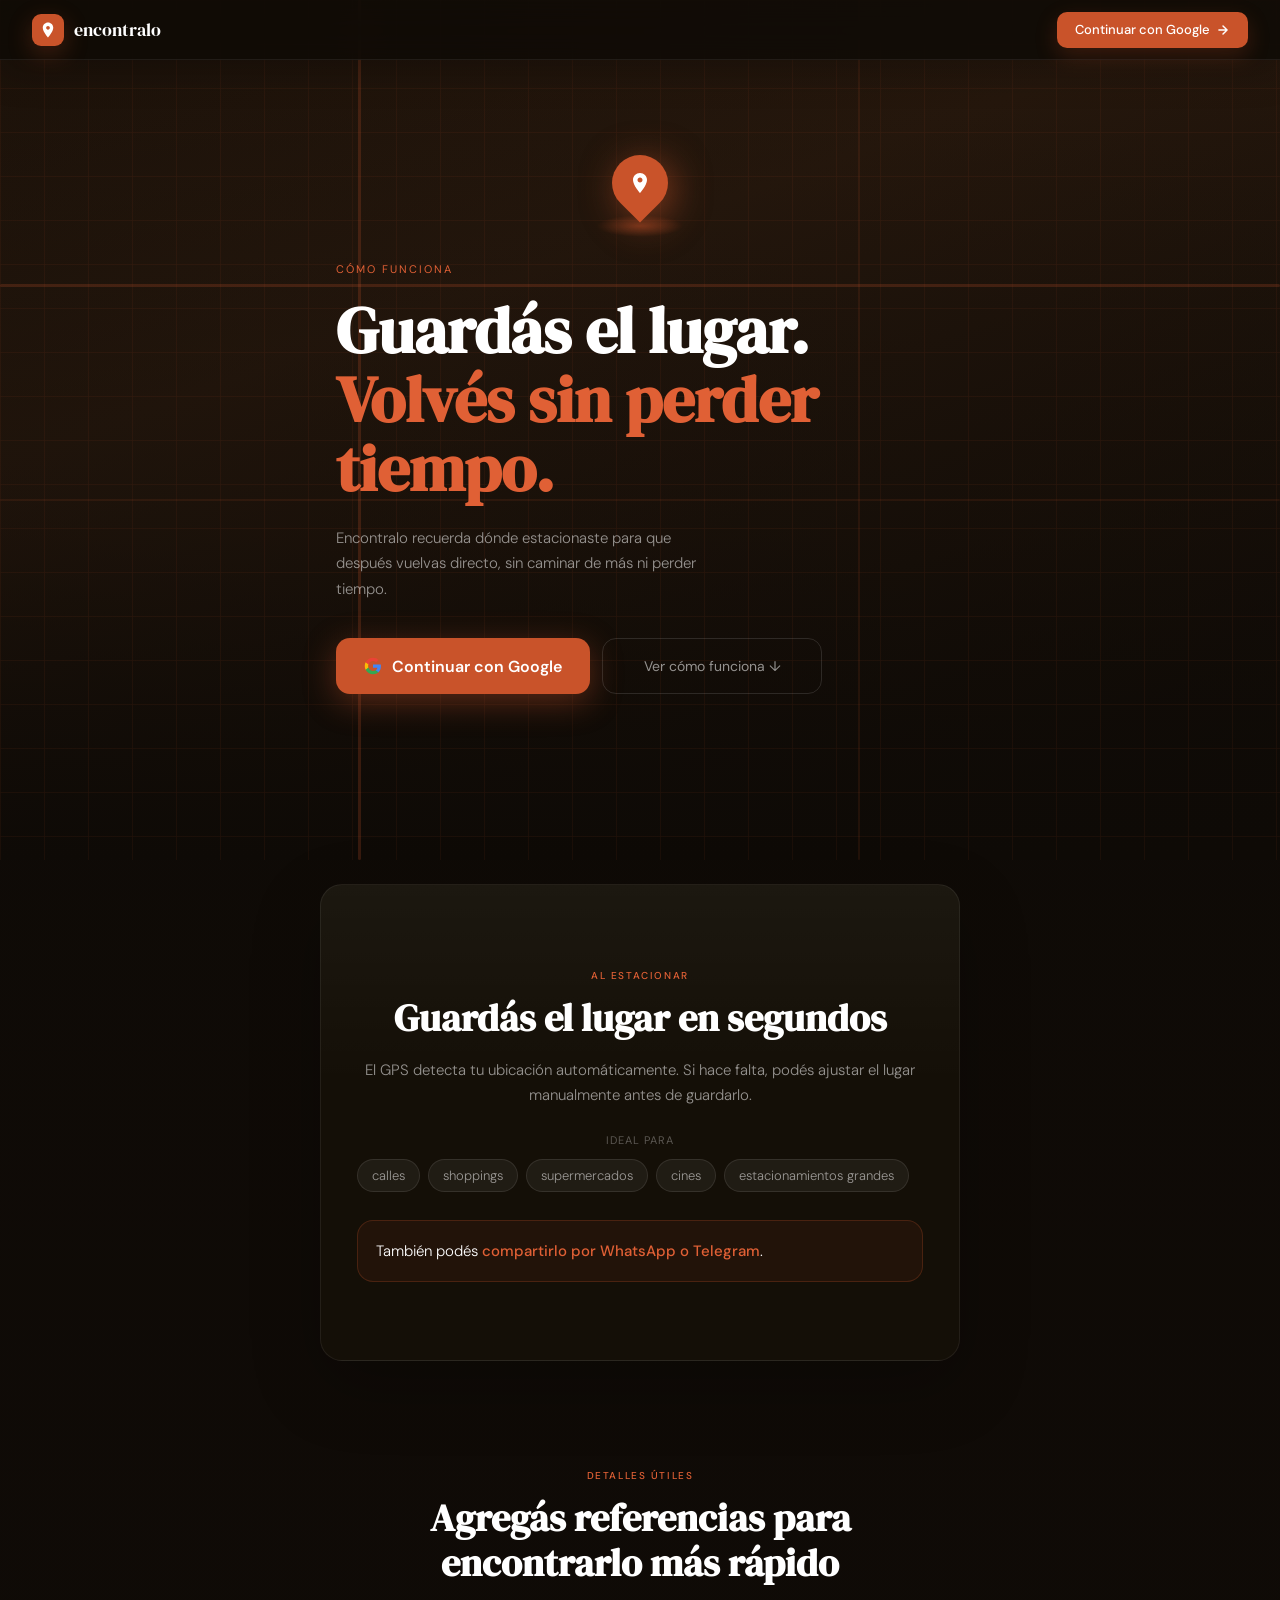
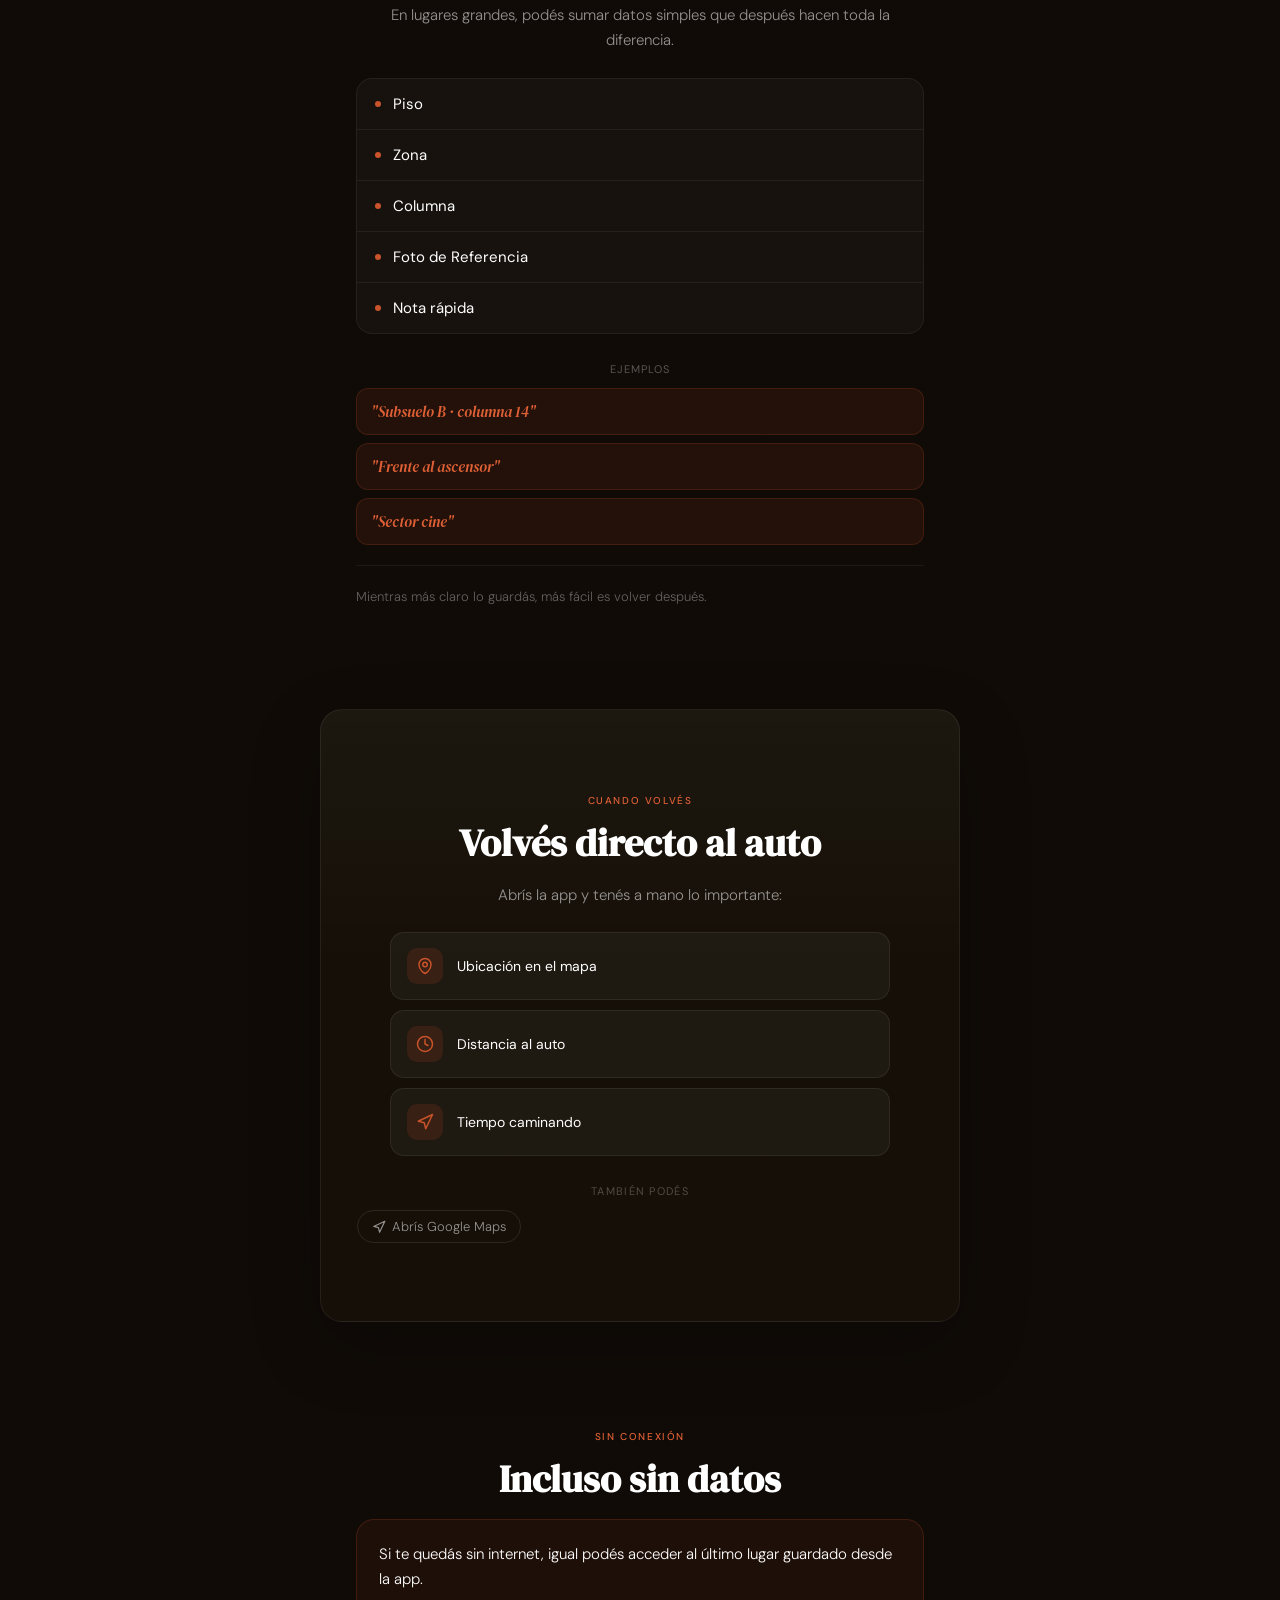
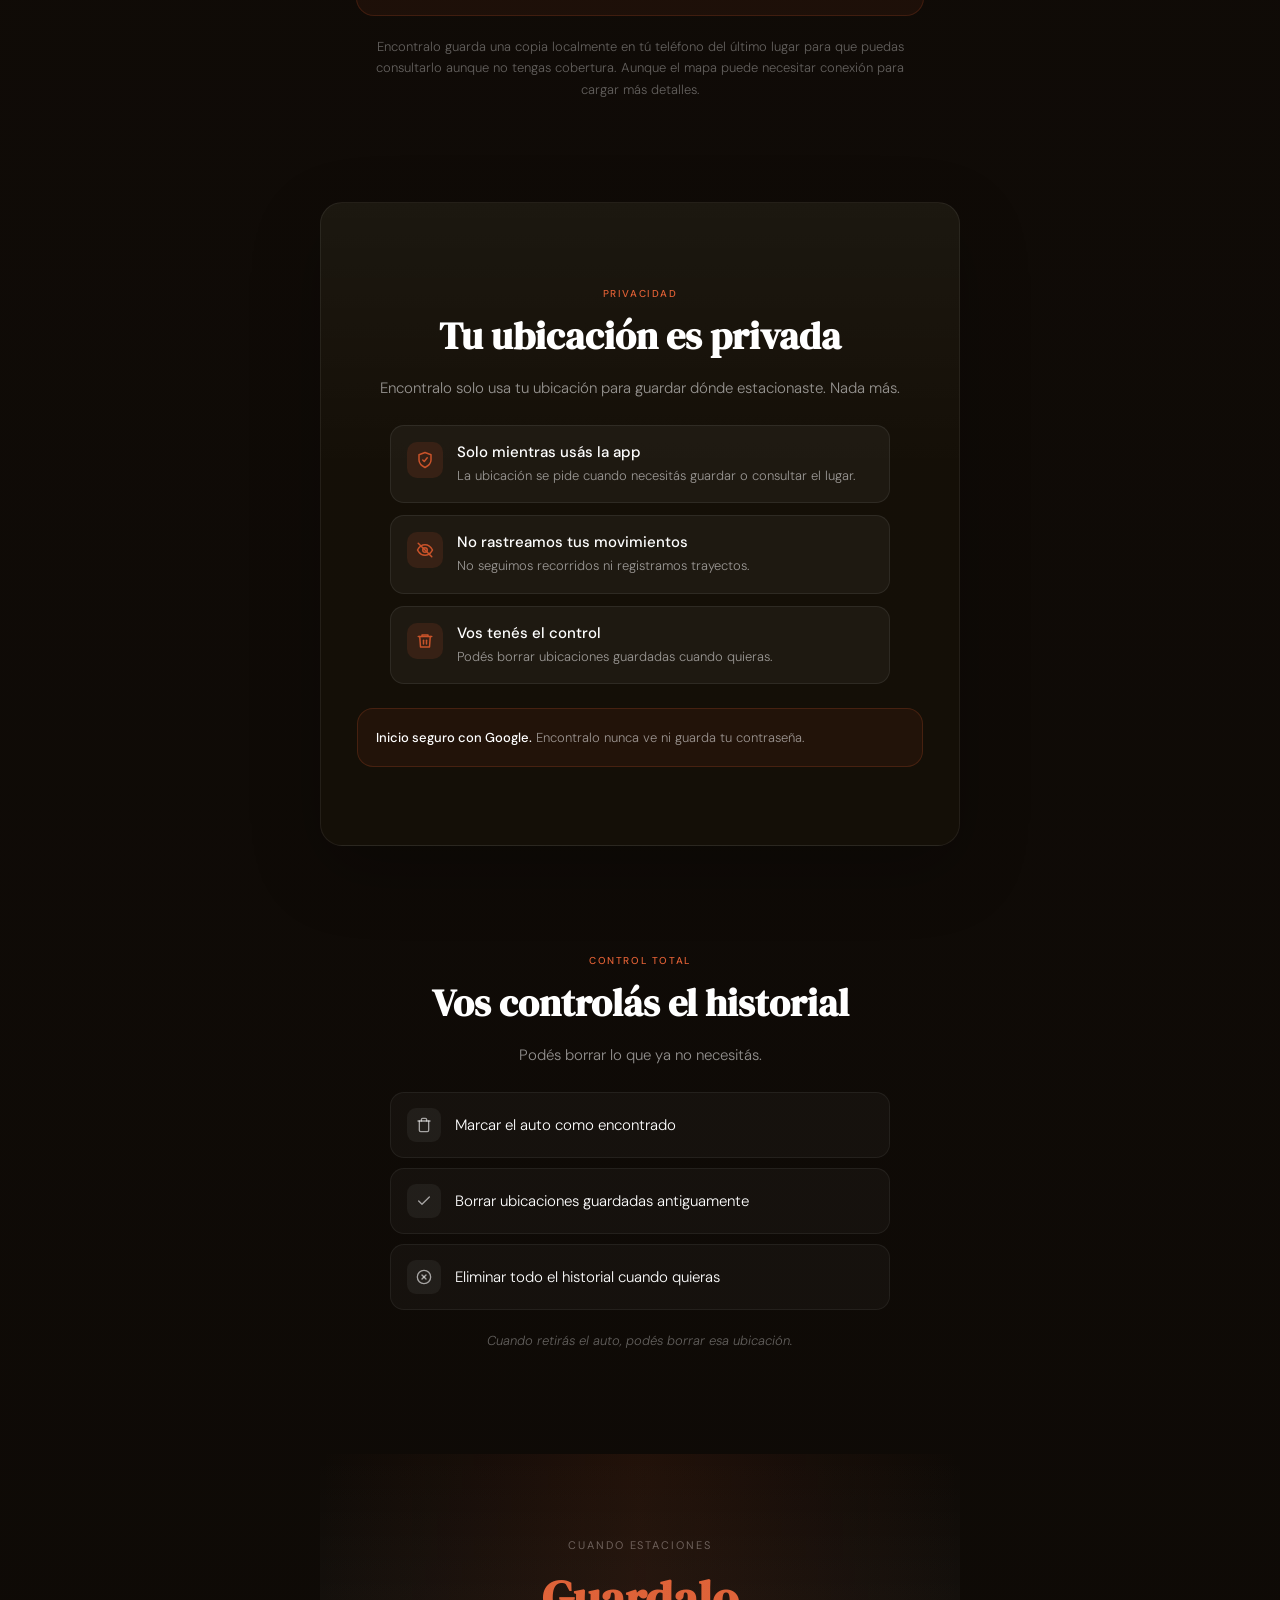
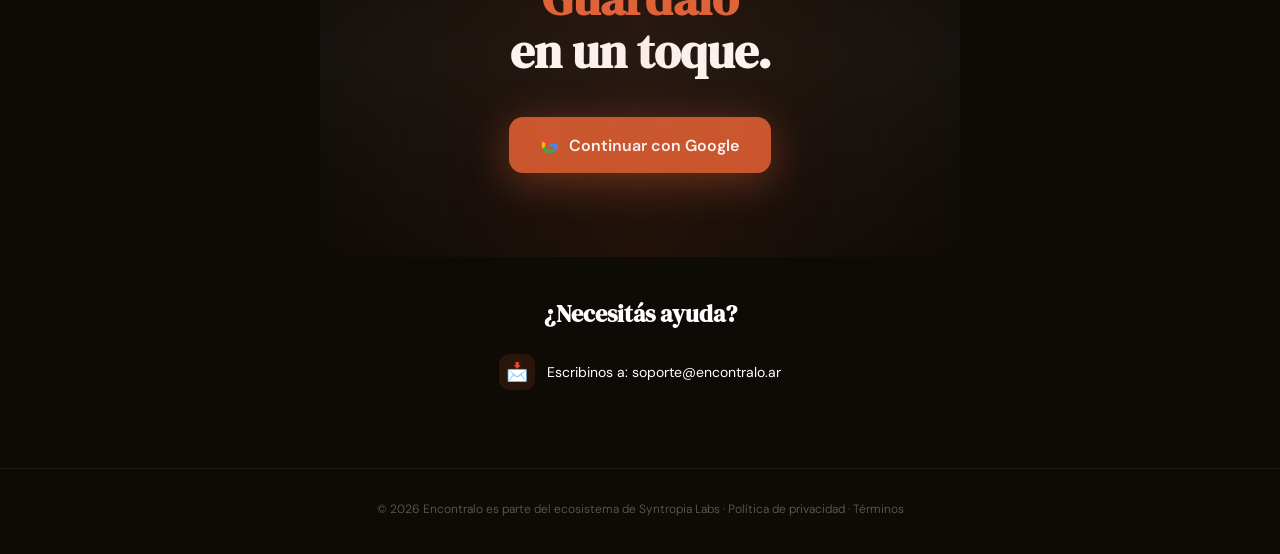
==== como-funciona.html @ f832d1a0 "Add files via upload" ====
<!DOCTYPE html>
<html lang="es">
<head>
<meta charset="UTF-8">
<meta name="viewport" content="width=device-width, initial-scale=1.0">
<meta name="theme-color" content="#0e0a06">
<title>Cómo funciona — Encontralo</title>
<link href="https://fonts.googleapis.com/css2?family=DM+Serif+Display:ital@0;1&family=DM+Sans:opsz,wght@9..40,300;9..40,400;9..40,500;9..40,700&display=swap" rel="stylesheet">
<style>
*, *::before, *::after { box-sizing: border-box; margin: 0; padding: 0; }

:root {
  --terracota: #C9532A;
  --terracota-light: #E06035;
  --terracota-glow: rgba(201,83,42,0.18);
  --dark: #0e0a06;
  --dark-2: #161009;
  --dark-3: #1e1510;
  --panel: rgba(22,16,9,0.88);
  --panel-soft: rgba(255,255,255,0.045);
  --stroke: rgba(255,255,255,0.09);
  --stroke-warm: rgba(201,83,42,0.24);
  --white: #ffffff;
  --muted: rgba(255,255,255,0.55);
  --muted-less: rgba(255,255,255,0.35);
  --serif: 'DM Serif Display', serif;
  --sans: 'DM Sans', sans-serif;
}

html { scroll-behavior: smooth; }
body {
  background:
    linear-gradient(180deg, rgba(201,83,42,0.05) 0%, transparent 260px),
    linear-gradient(180deg, var(--dark) 0%, #100b07 48%, var(--dark) 100%);
  color: var(--white);
  font-family: var(--sans);
  font-weight: 300;
  overflow-x: hidden;
  text-rendering: optimizeLegibility;
  -webkit-font-smoothing: antialiased;
}

/* NAV */
nav {
  position: fixed; top: 0; left: 0; right: 0;
  z-index: 100;
  display: flex; align-items: center; justify-content: space-between;
  min-height: 60px;
  padding: 10px clamp(16px, 4vw, 32px);
  background: rgba(14,10,6,0.82);
  backdrop-filter: blur(18px);
  -webkit-backdrop-filter: blur(18px);
  border-bottom: 1px solid rgba(255,255,255,0.07);
  box-shadow: 0 12px 36px rgba(0,0,0,0.24);
}
.nav-logo { display: flex; align-items: center; gap: 10px; text-decoration: none; }
.nav-logo-mark {
  width: 32px; height: 32px; border-radius: 9px;
  background: var(--terracota);
  display: flex; align-items: center; justify-content: center;
  box-shadow: 0 8px 24px rgba(201,83,42,0.28);
}
.nav-logo-mark svg { display: block; }
.nav-logo span {
  font-family: var(--serif); font-size: 18px; color: var(--white);
}
.nav-cta {
  background: var(--terracota); color: var(--white);
  font-family: var(--sans); font-weight: 500; font-size: 13px;
  border: none; border-radius: 10px;
  min-height: 36px;
  padding: 9px 18px; cursor: pointer;
  text-decoration: none;
  transition: background 0.2s, transform 0.2s, box-shadow 0.2s;
  display: inline-flex; align-items: center; gap: 6px;
  box-shadow: 0 8px 22px rgba(201,83,42,0.22);
}
.nav-cta:hover { background: var(--terracota-light); transform: translateY(-1px); box-shadow: 0 10px 28px rgba(201,83,42,0.32); }
a:focus-visible {
  outline: 2px solid rgba(224,96,53,0.8);
  outline-offset: 4px;
}

/* GAP between sections */
.gap { height: 18px; }

/* sections */
section {
  padding: 72px 24px 68px;
  max-width: 560px;
  margin: 0 auto;
}

section:not(.hero) {
  text-align: center;
}

/* REVEAL */
.reveal { opacity: 0; transform: translateY(18px); transition: opacity 0.6s ease, transform 0.6s ease; }
.reveal.visible { opacity: 1; transform: translateY(0); }

/* ── HERO ── */
.hero {
  min-height: min(860px, calc(100dvh - 18px));
  display: flex; flex-direction: column;
  justify-content: flex-end;
  padding-top: 72px;
  position: relative;
  overflow: hidden;
  max-width: 100%;
  padding-left: 0; padding-right: 0;
}

.hero-bg {
  position: absolute; inset: 0;
  background:
    linear-gradient(180deg, rgba(0,0,0,0.08) 0%, rgba(14,10,6,0.45) 62%, var(--dark) 100%),
    linear-gradient(160deg, #1e130a 0%, #2a1a0e 35%, #0e0a06 100%);
}

.map-grid {
  position: absolute; inset: 0; opacity: 0.1;
  background-image:
    linear-gradient(rgba(201,83,42,0.7) 1px, transparent 1px),
    linear-gradient(90deg, rgba(201,83,42,0.7) 1px, transparent 1px);
  background-size: 44px 44px;
}

.map-road { position: absolute; background: rgba(201,83,42,0.22); border-radius: 2px; }
.road-h1 { width: 100%; height: 3px; top: 33%; }
.road-h2 { width: 100%; height: 2px; top: 58%; opacity: 0.5; }
.road-v1 { height: 100%; width: 3px; left: 28%; }
.road-v2 { height: 100%; width: 2px; left: 67%; opacity: 0.5; }

.hero-pin {
  position: absolute; top: 18%; left: 50%; transform: translateX(-50%);
  display: flex; flex-direction: column; align-items: center;
  animation: pinDrop 0.9s cubic-bezier(0.34,1.56,0.64,1) 0.4s both;
}
@keyframes pinDrop {
  from { opacity: 0; transform: translateX(-50%) translateY(-36px); }
  to   { opacity: 1; transform: translateX(-50%) translateY(0); }
}
.pin-body {
  width: 56px; height: 56px; border-radius: 50% 50% 50% 0;
  background: var(--terracota);
  transform: rotate(-45deg);
  display: flex; align-items: center; justify-content: center;
  box-shadow: 0 8px 36px rgba(201,83,42,0.55);
}
.pin-body svg { transform: rotate(45deg); }
.pin-pulse {
  width: 88px; height: 22px; border-radius: 50%;
  background: radial-gradient(ellipse, rgba(201,83,42,0.45) 0%, transparent 70%);
  margin-top: 4px;
  animation: pulse 2.2s ease-in-out infinite;
}
@keyframes pulse {
  0%,100% { transform: scaleX(1); opacity: 0.4; }
  50% { transform: scaleX(1.35); opacity: 0.75; }
}

.hero-content {
  position: relative; z-index: 2;
  padding: 0 28px clamp(56px, 10vh, 88px);
  max-width: 560px;
  margin: 0 auto;
  width: 100%;
  text-align: left;
}

.hero-eyebrow {
  font-family: var(--sans); font-weight: 400; font-size: 11px;
  letter-spacing: 0.18em; text-transform: uppercase;
  color: var(--terracota-light); margin-bottom: 20px;
}

.hero-title {
  font-family: var(--serif); font-size: clamp(40px, 11vw, 64px);
  line-height: 1.08; margin: 0 0 22px;
  max-width: 560px;
}
.hero-title em { color: var(--terracota-light); font-style: normal; }

.hero-sub {
  font-size: 15px; line-height: 1.7;
  color: var(--muted); margin: 0 0 36px; max-width: 390px;
}

.hero-btns { display: flex; flex-direction: column; gap: 12px; max-width: 320px; margin: 0; }

.btn-primary {
  display: inline-flex; align-items: center; justify-content: center; gap: 10px;
  background: var(--terracota); color: var(--white);
  font-family: var(--sans); font-weight: 600; font-size: 16px;
  border: none; border-radius: 14px;
  min-height: 56px;
  padding: 17px 28px; cursor: pointer; text-decoration: none;
  box-shadow: 0 8px 32px rgba(201,83,42,0.4);
  transition: transform 0.2s, box-shadow 0.2s;
}
.btn-primary:hover { transform: translateY(-2px); box-shadow: 0 12px 40px rgba(201,83,42,0.55); }

.btn-ghost {
  display: inline-flex; align-items: center; justify-content: center; gap: 8px;
  background: transparent; color: var(--muted);
  font-family: var(--sans); font-weight: 400; font-size: 14px;
  border: 1px solid rgba(255,255,255,0.12); border-radius: 14px;
  min-height: 48px;
  padding: 14px 24px; cursor: pointer; text-decoration: none;
  transition: border-color 0.2s, color 0.2s;
}
.btn-ghost:hover { border-color: rgba(255,255,255,0.3); color: var(--white); }

/* ── BLOQUE 1: Guardás el lugar ── */
.bloque {
  background: linear-gradient(180deg, rgba(255,255,255,0.035), transparent 42%), var(--panel);
  border: 1px solid rgba(255,255,255,0.065);
  border-radius: 22px;
  margin: 0 auto;
  width: calc(100% - 24px);
  box-shadow: 0 24px 70px rgba(0,0,0,0.24);
  text-align: left;
}

.bloque-label {
  font-size: 10px; letter-spacing: 0.16em; text-transform: uppercase;
  color: var(--terracota-light); margin-bottom: 14px; font-weight: 500;
}
.bloque-title {
  font-family: var(--serif); font-size: clamp(28px, 7vw, 38px);
  line-height: 1.2; margin-bottom: 16px;
}
.bloque-body {
  font-size: 15px; line-height: 1.7; color: var(--muted); margin-bottom: 24px;
}

.ideal-label {
  font-size: 11px; letter-spacing: 0.1em; text-transform: uppercase;
  color: rgba(255,255,255,0.3); margin-bottom: 12px; font-weight: 400;
}
.tags { display: flex; flex-wrap: wrap; justify-content: flex-start; gap: 8px; }
.tag {
  background: rgba(255,255,255,0.055);
  border: 1px solid var(--stroke);
  border-radius: 999px; padding: 7px 14px;
  font-size: 13px; color: var(--muted);
}
.share-callout {
  margin-top: 28px;
  padding: 18px;
  border: 1px solid var(--stroke-warm);
  border-radius: 16px;
  background: rgba(201,83,42,0.08);
  color: var(--white);
  font-size: 15px;
  line-height: 1.6;
  text-align: left;
}
.share-callout span {
  color: var(--terracota-light);
  font-weight: 500;
}

/* ── BLOQUE 2: Detalles ── */
.detalle-list {
  display: flex; flex-direction: column; gap: 0; margin-bottom: 28px;
  background: rgba(255,255,255,0.03);
  border: 1px solid rgba(255,255,255,0.06);
  border-radius: 16px;
  overflow: hidden;
}
.detalle-item {
  display: flex; align-items: center; justify-content: flex-start; gap: 12px;
  padding: 15px 18px;
  border-bottom: 1px solid rgba(255,255,255,0.06);
}
.detalle-item:last-child { border-bottom: none; }
.detalle-dot {
  width: 6px; height: 6px; border-radius: 50%;
  background: var(--terracota); flex-shrink: 0;
}
.detalle-text { font-size: 15px; color: var(--white); font-weight: 400; text-align: left; }

.ejemplos-label {
  font-size: 11px; letter-spacing: 0.1em; text-transform: uppercase;
  color: rgba(255,255,255,0.3); margin-bottom: 12px; font-weight: 400;
}
.ejemplos { display: flex; flex-direction: column; gap: 8px; margin-bottom: 20px; }
.ejemplo {
  background: rgba(201,83,42,0.1);
  border: 1px solid rgba(201,83,42,0.2);
  border-radius: 12px; padding: 12px 14px;
  font-family: var(--serif); font-style: italic;
  font-size: 15px; color: var(--terracota-light);
  text-align: left;
}
.bloque-nota {
  font-size: 13px; color: var(--muted-less); line-height: 1.65;
  border-top: 1px solid rgba(255,255,255,0.06); padding-top: 20px;
  text-align: left;
}

/* ── BLOQUE 3: Cuando volvés ── */
.guia-list { display: flex; flex-direction: column; gap: 10px; margin-bottom: 28px; }
.guia-item {
  display: flex; align-items: center; justify-content: flex-start; gap: 14px;
  background: var(--panel-soft);
  border: 1px solid rgba(255,255,255,0.075);
  border-radius: 14px; padding: 15px 16px;
}
.guia-icon {
  width: 36px; height: 36px; border-radius: 10px;
  background: rgba(201,83,42,0.15);
  display: flex; align-items: center; justify-content: center;
  flex-shrink: 0;
}
.guia-icon svg { display: block; }
.guia-text { font-size: 14px; color: var(--white); font-weight: 400; text-align: left; }
.separador {
  font-size: 11px; letter-spacing: 0.12em; text-transform: uppercase;
  color: rgba(255,255,255,0.25); margin: 20px 0 12px; font-weight: 400;
}
.extra-list { display: flex; flex-wrap: wrap; justify-content: flex-start; gap: 8px; }
.extra-item {
  background: transparent;
  border: 1px solid rgba(255,255,255,0.1);
  border-radius: 99px; padding: 7px 14px;
  font-size: 13px; color: var(--muted);
  display: flex; align-items: center; justify-content: center; gap: 6px;
}

/* ── BLOQUE 4: Sin datos ── */
.sin-datos-callout {
  background: rgba(201,83,42,0.08);
  border: 1px solid rgba(201,83,42,0.2);
  border-radius: 18px; padding: 22px;
  margin-bottom: 20px;
  text-align: left;
}
.sin-datos-callout p { font-size: 15px; line-height: 1.7; color: var(--white); }
.sin-datos-meta {
  font-size: 13px; color: var(--muted-less); line-height: 1.65; margin-top: 16px;
}

/* ── BLOQUE 5: Privacidad ── */
.privacy-intro {
  font-size: 15px; line-height: 1.7; color: var(--muted);
  margin-bottom: 24px;
}
.privacy-list { display: flex; flex-direction: column; gap: 12px; margin-bottom: 24px; }
.privacy-item {
  display: flex; align-items: flex-start; gap: 14px;
  background: var(--panel-soft);
  border: 1px solid rgba(255,255,255,0.075);
  border-radius: 14px; padding: 16px;
  text-align: left;
}
.privacy-icon {
  width: 36px; height: 36px; border-radius: 10px;
  background: rgba(201,83,42,0.14);
  display: flex; align-items: center; justify-content: center;
  flex-shrink: 0;
}
.privacy-icon svg { display: block; }
.privacy-copy strong {
  display: block;
  color: var(--white);
  font-size: 15px;
  font-weight: 500;
  margin-bottom: 4px;
}
.privacy-copy span {
  display: block;
  color: var(--muted);
  font-size: 13px;
  line-height: 1.55;
}
.privacy-copy em {
  color: var(--terracota-light);
  font-style: normal;
}
.privacy-note {
  background: rgba(201,83,42,0.08);
  border: 1px solid rgba(201,83,42,0.22);
  border-radius: 16px;
  padding: 18px;
  color: var(--muted);
  font-size: 13px;
  line-height: 1.65;
  text-align: left;
}
.privacy-note strong {
  color: var(--white);
  font-weight: 500;
}

/* ── BLOQUE 6: Historial ── */
.historial-list { display: flex; flex-direction: column; gap: 10px; margin-bottom: 20px; }
.historial-item {
  display: flex; align-items: center; justify-content: flex-start; gap: 14px;
  padding: 15px 16px;
  background: rgba(255,255,255,0.03);
  border: 1px solid rgba(255,255,255,0.06);
  border-radius: 14px;
}
.historial-item:last-child { border-bottom: 1px solid rgba(255,255,255,0.06); }
.historial-icon {
  width: 34px; height: 34px; border-radius: 9px;
  background: rgba(255,255,255,0.05);
  display: flex; align-items: center; justify-content: center;
  flex-shrink: 0;
}
.historial-text { font-size: 15px; color: var(--white); text-align: left; }
.historial-nota {
  font-size: 13px; color: var(--muted-less); line-height: 1.65;
  font-style: italic;
}

/* ── SOPORTE ── */
.soporte-inner {
  padding: 16px 0 0;
}
.soporte-title {
  font-family: var(--serif); font-size: 24px; margin-bottom: 24px;
}
.soporte-links { display: flex; flex-direction: column; gap: 12px; }
.soporte-link {
  display: flex; align-items: center; justify-content: center; gap: 12px;
  padding: 0;
  text-decoration: none; color: var(--white);
  font-size: 14px; font-weight: 400;
  transition: color 0.2s;
}
.soporte-link:hover {
  color: var(--terracota-light);
}
.soporte-icon {
  width: 36px; height: 36px; border-radius: 10px;
  background: rgba(201,83,42,0.15);
  display: flex; align-items: center; justify-content: center;
  flex-shrink: 0; font-size: 18px;
}

/* ── CTA FINAL ── */
.cta-final {
  text-align: center; position: relative; overflow: hidden;
  padding-top: 84px;
  padding-bottom: 84px;
}
.cta-glow {
  position: absolute; inset: 0;
  background:
    linear-gradient(90deg, transparent 0%, rgba(201,83,42,0.10) 50%, transparent 100%),
    linear-gradient(180deg, transparent 0%, rgba(255,255,255,0.035) 50%, transparent 100%);
  pointer-events: none;
}
.cta-eyebrow {
  font-size: 11px; letter-spacing: 0.18em; text-transform: uppercase;
  color: rgba(255,255,255,0.35); margin-bottom: 20px; font-weight: 400;
}
.cta-title {
  font-family: var(--serif); font-size: clamp(32px, 10vw, 48px);
  line-height: 1.1; margin-bottom: 40px;
}
.cta-title em { color: var(--terracota-light); font-style: normal; }

.btn-final {
  display: inline-flex; align-items: center; justify-content: center; gap: 10px;
  background: var(--terracota); color: var(--white);
  font-family: var(--sans); font-weight: 600; font-size: 16px;
  border: none; border-radius: 14px;
  min-height: 56px;
  padding: 17px 32px; cursor: pointer; text-decoration: none;
  box-shadow: 0 8px 40px rgba(201,83,42,0.45);
  transition: transform 0.2s, box-shadow 0.2s;
}
.btn-final:hover { transform: translateY(-2px); box-shadow: 0 12px 48px rgba(201,83,42,0.6); }

/* FOOTER */
footer {
  padding: 30px 24px 34px;
  text-align: center;
  border-top: 1px solid rgba(255,255,255,0.06);
  font-size: 12px; color: rgba(255,255,255,0.34);
  line-height: 1.7;
}
footer a { color: rgba(255,255,255,0.35); text-decoration: none; }
footer a:hover { color: rgba(255,255,255,0.6); }

/* Google icon */
.g-icon {
  width: 18px; height: 18px; flex-shrink: 0;
}

@media (prefers-reduced-motion: reduce) {
  html { scroll-behavior: auto; }
  *, *::before, *::after {
    animation-duration: 0.01ms !important;
    animation-iteration-count: 1 !important;
    transition-duration: 0.01ms !important;
  }
}

@media (min-width: 720px) {
  .gap { height: 24px; }
  section {
    max-width: 640px;
    padding: 84px 36px 78px;
  }
  .hero-content {
    max-width: 680px;
    padding-left: 36px;
    padding-right: 36px;
  }
  .hero-btns {
    flex-direction: row;
    justify-content: flex-start;
    max-width: none;
  }
  .btn-primary,
  .btn-ghost,
  .btn-final {
    min-width: 220px;
  }
  .bloque {
    width: min(640px, calc(100% - 48px));
  }
  .privacy-list,
  .historial-list,
  .guia-list {
    max-width: 500px;
    margin-left: auto;
    margin-right: auto;
  }
}

@media (max-width: 600px) {
  nav { gap: 12px; }
  .nav-logo span { font-size: 17px; }
  .nav-cta { max-width: 150px; padding: 9px 10px; font-size: 11px; white-space: nowrap; }
  .nav-cta svg { display: none; }
  section { padding-left: 20px; padding-right: 20px; }
  .bloque { width: calc(100% - 16px); }
  .hero-content {
    padding-left: 20px;
    padding-right: 20px;
  }
  .hero-title {
    max-width: 330px;
    font-size: 34px;
    line-height: 1.12;
    overflow-wrap: anywhere;
  }
  .hero-title em { display: block; }
  .hero-sub {
    max-width: 310px;
  }
  .btn-primary,
  .btn-ghost,
  .btn-final {
    width: 100%;
  }
}
</style>
</head>
<body>

<nav>
  <a href="index.html" class="nav-logo">
    <div class="nav-logo-mark">
      <svg width="18" height="18" viewBox="0 0 24 24" fill="white"><path d="M12 2C8.13 2 5 5.13 5 9c0 5.25 7 13 7 13s7-7.75 7-13c0-3.87-3.13-7-7-7zm0 9.5c-1.38 0-2.5-1.12-2.5-2.5s1.12-2.5 2.5-2.5 2.5 1.12 2.5 2.5-1.12 2.5-2.5 2.5z"/></svg>
    </div>
    <span>encontralo</span>
  </a>
  <a href="index.html" class="nav-cta">
    Continuar con Google
    <svg width="14" height="14" viewBox="0 0 24 24" fill="none" stroke="currentColor" stroke-width="2.5" stroke-linecap="round" stroke-linejoin="round"><path d="M5 12h14M12 5l7 7-7 7"/></svg>
  </a>
</nav>

<!-- ═══ HERO ═══ -->
<section class="hero">
  <div class="hero-bg">
    <div class="map-grid"></div>
    <div class="map-road road-h1"></div>
    <div class="map-road road-h2"></div>
    <div class="map-road road-v1"></div>
    <div class="map-road road-v2"></div>
    <div class="hero-pin">
      <div class="pin-body">
        <svg width="24" height="24" viewBox="0 0 24 24" fill="white"><path d="M12 2C8.13 2 5 5.13 5 9c0 5.25 7 13 7 13s7-7.75 7-13c0-3.87-3.13-7-7-7zm0 9.5c-1.38 0-2.5-1.12-2.5-2.5s1.12-2.5 2.5-2.5 2.5 1.12 2.5 2.5-1.12 2.5-2.5 2.5z"/></svg>
      </div>
      <div class="pin-pulse"></div>
    </div>
  </div>

  <div class="hero-content">
    <div class="hero-eyebrow">Cómo funciona</div>
    <h1 class="hero-title">
      Guardás el lugar.<br><em>Volvés sin perder tiempo.</em>
    </h1>
    <p class="hero-sub">Encontralo recuerda dónde estacionaste para que después vuelvas directo, sin caminar de más ni perder tiempo.</p>
    <div class="hero-btns">
      <a href="index.html" class="btn-primary">
        <svg class="g-icon" viewBox="0 0 24 24" xmlns="http://www.w3.org/2000/svg"><path d="M22.56 12.25c0-.78-.07-1.53-.2-2.25H12v4.26h5.92c-.26 1.37-1.04 2.53-2.21 3.31v2.77h3.57c2.08-1.92 3.28-4.74 3.28-8.09z" fill="#4285F4"/><path d="M12 23c2.97 0 5.46-.98 7.28-2.66l-3.57-2.77c-.98.66-2.23 1.06-3.71 1.06-2.86 0-5.29-1.93-6.16-4.53H2.18v2.84C3.99 20.53 7.7 23 12 23z" fill="#34A853"/><path d="M5.84 14.09c-.22-.66-.35-1.36-.35-2.09s.13-1.43.35-2.09V7.07H2.18C1.43 8.55 1 10.22 1 12s.43 3.45 1.18 4.93l3.66-2.84z" fill="#FBBC05"/><path d="M12 5.38c1.62 0 3.06.56 4.21 1.64l3.15-3.15C17.45 2.09 14.97 1 12 1 7.7 1 3.99 3.47 2.18 7.07l3.66 2.84c.87-2.6 3.3-4.53 6.16-4.53z" fill="#EA4335"/></svg>
        Continuar con Google
      </a>
      <a href="#bloque-1" class="btn-ghost">
        Ver cómo funciona ↓
      </a>
    </div>
  </div>
</section>

<div class="gap"></div>

<!-- ═══ BLOQUE 1 ═══ -->
<section class="bloque reveal" id="bloque-1">
  <div class="bloque-label">Al estacionar</div>
  <h2 class="bloque-title">Guardás el lugar en segundos</h2>
  <p class="bloque-body">El GPS detecta tu ubicación automáticamente. Si hace falta, podés ajustar el lugar manualmente antes de guardarlo.</p>

  <div class="ideal-label">Ideal para</div>
  <div class="tags">
    <span class="tag">calles</span>
    <span class="tag">shoppings</span>
    <span class="tag">supermercados</span>
    <span class="tag">cines</span>
    <span class="tag">estacionamientos grandes</span>
  </div>

  <div class="share-callout">
    También podés <span>compartirlo por WhatsApp o Telegram</span>.
  </div>
</section>

<div class="gap"></div>

<!-- ═══ BLOQUE 2 ═══ -->
<section class="reveal">
  <div class="bloque-label">Detalles útiles</div>
  <h2 class="bloque-title">Agregás referencias para encontrarlo más rápido</h2>
  <p class="bloque-body">En lugares grandes, podés sumar datos simples que después hacen toda la diferencia.</p>

  <div class="detalle-list">
    <div class="detalle-item"><div class="detalle-dot"></div><div class="detalle-text">Piso</div></div>
    <div class="detalle-item"><div class="detalle-dot"></div><div class="detalle-text">Zona</div></div>
    <div class="detalle-item"><div class="detalle-dot"></div><div class="detalle-text">Columna</div></div>
    <div class="detalle-item"><div class="detalle-dot"></div><div class="detalle-text">Foto de Referencia</div></div>
    <div class="detalle-item"><div class="detalle-dot"></div><div class="detalle-text">Nota rápida</div></div>
  </div>

  <div class="ejemplos-label">Ejemplos</div>
  <div class="ejemplos">
    <div class="ejemplo">"Subsuelo B · columna 14"</div>
    <div class="ejemplo">"Frente al ascensor"</div>
    <div class="ejemplo">"Sector cine"</div>
  </div>

  <div class="bloque-nota">
    Mientras más claro lo guardás, más fácil es volver después.
  </div>
</section>

<div class="gap"></div>

<!-- ═══ BLOQUE 3 ═══ -->
<section class="bloque reveal">
  <div class="bloque-label">Cuando volvés</div>
  <h2 class="bloque-title">Volvés directo al auto</h2>
  <p class="bloque-body">Abrís la app y tenés a mano lo importante:</p>

  <div class="guia-list">
    <div class="guia-item">
      <div class="guia-icon">
        <svg width="18" height="18" viewBox="0 0 24 24" fill="none" stroke="#C9532A" stroke-width="2" stroke-linecap="round" stroke-linejoin="round"><path d="M12 22s-8-4.5-8-11.8A8 8 0 0 1 12 2a8 8 0 0 1 8 8.2c0 7.3-8 11.8-8 11.8z"/><circle cx="12" cy="10" r="3"/></svg>
      </div>
      <div class="guia-text">Ubicación en el mapa</div>
    </div>
    <div class="guia-item">
      <div class="guia-icon">
        <svg width="18" height="18" viewBox="0 0 24 24" fill="none" stroke="#C9532A" stroke-width="2" stroke-linecap="round" stroke-linejoin="round"><circle cx="12" cy="12" r="10"/><polyline points="12 6 12 12 16 14"/></svg>
      </div>
      <div class="guia-text">Distancia al auto</div>
    </div>
    <div class="guia-item">
      <div class="guia-icon">
        <svg width="18" height="18" viewBox="0 0 24 24" fill="none" stroke="#C9532A" stroke-width="2" stroke-linecap="round" stroke-linejoin="round"><polygon points="3 11 22 2 13 21 11 13 3 11"/></svg>
      </div>
      <div class="guia-text">Tiempo caminando</div>
    </div>
  </div>

  <div class="separador">También podés</div>
  <div class="extra-list">
    <div class="extra-item">
      <svg width="14" height="14" viewBox="0 0 24 24" fill="none" stroke="currentColor" stroke-width="2" stroke-linecap="round" stroke-linejoin="round"><polygon points="3 11 22 2 13 21 11 13 3 11"/></svg>
      Abrís Google Maps
    </div>
  </div>
</section>

<div class="gap"></div>

<!-- ═══ BLOQUE 4 ═══ -->
<section class="reveal">
  <div class="bloque-label">Sin conexión</div>
  <h2 class="bloque-title">Incluso sin datos</h2>

  <div class="sin-datos-callout">
    <p>Si te quedás sin internet, igual podés acceder al último lugar guardado desde la app.</p>
  </div>

  <div class="sin-datos-meta">
    Encontralo guarda una copia localmente en tú teléfono del último lugar para que puedas consultarlo aunque no tengas cobertura. Aunque el mapa puede necesitar conexión para cargar más detalles.
  </div>
</section>

<div class="gap"></div>

<!-- ═══ BLOQUE 5 ═══ -->
<section class="bloque reveal">
  <div class="bloque-label">Privacidad</div>
  <h2 class="bloque-title">Tu ubicación es privada</h2>
  <p class="privacy-intro">Encontralo solo usa tu ubicación para guardar dónde estacionaste. Nada más.</p>

  <div class="privacy-list">
    <div class="privacy-item">
      <div class="privacy-icon">
        <svg width="18" height="18" viewBox="0 0 24 24" fill="none" stroke="#C9532A" stroke-width="2" stroke-linecap="round" stroke-linejoin="round"><path d="M12 22s8-4 8-10V5l-8-3-8 3v7c0 6 8 10 8 10z"/><path d="M9 12l2 2 4-5"/></svg>
      </div>
      <div class="privacy-copy">
        <strong>Solo mientras usás la app</strong>
        <span>La ubicación se pide cuando necesitás guardar o consultar el lugar.</span>
      </div>
    </div>

    <div class="privacy-item">
      <div class="privacy-icon">
        <svg width="18" height="18" viewBox="0 0 24 24" fill="none" stroke="#C9532A" stroke-width="2" stroke-linecap="round" stroke-linejoin="round"><path d="M2 12s3.5-7 10-7 10 7 10 7-3.5 7-10 7S2 12 2 12z"/><circle cx="12" cy="12" r="3"/><path d="M3 3l18 18"/></svg>
      </div>
      <div class="privacy-copy">
        <strong>No rastreamos tus movimientos</strong>
        <span>No seguimos recorridos ni registramos trayectos.</span>
      </div>
    </div>

    <div class="privacy-item">
      <div class="privacy-icon">
        <svg width="18" height="18" viewBox="0 0 24 24" fill="none" stroke="#C9532A" stroke-width="2" stroke-linecap="round" stroke-linejoin="round"><path d="M3 6h18"/><path d="M8 6V4h8v2"/><path d="M19 6l-1 14H6L5 6"/><path d="M10 11v5"/><path d="M14 11v5"/></svg>
      </div>
      <div class="privacy-copy">
        <strong>Vos tenés el control</strong>
        <span>Podés borrar ubicaciones guardadas cuando quieras.</span>
      </div>
    </div>
  </div>

  <div class="privacy-note"><strong>Inicio seguro con Google.</strong> Encontralo nunca ve ni guarda tu contraseña.</div>
</section>

<div class="gap"></div>

<!-- ═══ BLOQUE 6 ═══ -->
<section class="reveal">
  <div class="bloque-label">Control total</div>
  <h2 class="bloque-title">Vos controlás el historial</h2>
  <p class="bloque-body">Podés borrar lo que ya no necesitás.</p>

  <div class="historial-list">
    <div class="historial-item">
      <div class="historial-icon">
        <svg width="16" height="16" viewBox="0 0 24 24" fill="none" stroke="rgba(255,255,255,0.6)" stroke-width="2" stroke-linecap="round" stroke-linejoin="round"><polyline points="3 6 5 6 21 6"/><path d="M19 6v14a2 2 0 0 1-2 2H7a2 2 0 0 1-2-2V6m3 0V4a2 2 0 0 1 2-2h4a2 2 0 0 1 2 2v2"/></svg>
      </div>
      <div class="historial-text">Marcar el auto como encontrado</div>
    </div>
    <div class="historial-item">
      <div class="historial-icon">
        <svg width="16" height="16" viewBox="0 0 24 24" fill="none" stroke="rgba(255,255,255,0.6)" stroke-width="2" stroke-linecap="round" stroke-linejoin="round"><polyline points="20 6 9 17 4 12"/></svg>
      </div>
      <div class="historial-text">Borrar ubicaciones guardadas antiguamente</div>
    </div>
    <div class="historial-item">
      <div class="historial-icon">
        <svg width="16" height="16" viewBox="0 0 24 24" fill="none" stroke="rgba(255,255,255,0.6)" stroke-width="2" stroke-linecap="round" stroke-linejoin="round"><circle cx="12" cy="12" r="10"/><line x1="15" y1="9" x2="9" y2="15"/><line x1="9" y1="9" x2="15" y2="15"/></svg>
      </div>
      <div class="historial-text">Eliminar todo el historial cuando quieras</div>
    </div>
  </div>

  <div class="historial-nota">
    Cuando retirás el auto, podés borrar esa ubicación.
  </div>
</section>

<div class="gap"></div>

<!-- ═══ CTA FINAL ═══ -->
<section class="cta-final reveal">
  <div class="cta-glow"></div>
  <div class="cta-eyebrow">Cuando estaciones</div>
  <h2 class="cta-title"><em>Guardalo</em><br>en un toque.</h2>
  <a href="index.html" class="btn-final">
    <svg class="g-icon" viewBox="0 0 24 24" xmlns="http://www.w3.org/2000/svg"><path d="M22.56 12.25c0-.78-.07-1.53-.2-2.25H12v4.26h5.92c-.26 1.37-1.04 2.53-2.21 3.31v2.77h3.57c2.08-1.92 3.28-4.74 3.28-8.09z" fill="#4285F4"/><path d="M12 23c2.97 0 5.46-.98 7.28-2.66l-3.57-2.77c-.98.66-2.23 1.06-3.71 1.06-2.86 0-5.29-1.93-6.16-4.53H2.18v2.84C3.99 20.53 7.7 23 12 23z" fill="#34A853"/><path d="M5.84 14.09c-.22-.66-.35-1.36-.35-2.09s.13-1.43.35-2.09V7.07H2.18C1.43 8.55 1 10.22 1 12s.43 3.45 1.18 4.93l3.66-2.84z" fill="#FBBC05"/><path d="M12 5.38c1.62 0 3.06.56 4.21 1.64l3.15-3.15C17.45 2.09 14.97 1 12 1 7.7 1 3.99 3.47 2.18 7.07l3.66 2.84c.87-2.6 3.3-4.53 6.16-4.53z" fill="#EA4335"/></svg>
    Continuar con Google
  </a>
</section>

<div class="gap"></div>

<!-- ═══ SOPORTE ═══ -->
<section class="reveal" style="padding-top: 0;">
  <div class="soporte-inner">
    <h2 class="soporte-title">¿Necesitás ayuda?</h2>
    <div class="soporte-links">
      <a href="mailto:soporte@encontralo.app" class="soporte-link">
        <div class="soporte-icon">📩</div>
        <span>Escribinos a: soporte@encontralo.ar</span>
      </a>
    </div>
  </div>
</section>

<footer>
  © 2026 Encontralo es parte del ecosistema de Syntropia Labs · <a href="politica-privacidad.html">Política de privacidad</a> · <a href="terminos.html">Términos</a>
</footer>

<script>
const observer = new IntersectionObserver((entries) => {
  entries.forEach(e => {
    if (e.isIntersecting) {
      e.target.classList.add('visible');
    }
  });
}, { threshold: 0.12 });

document.querySelectorAll('.reveal').forEach(el => observer.observe(el));
</script>
</body>
</html>
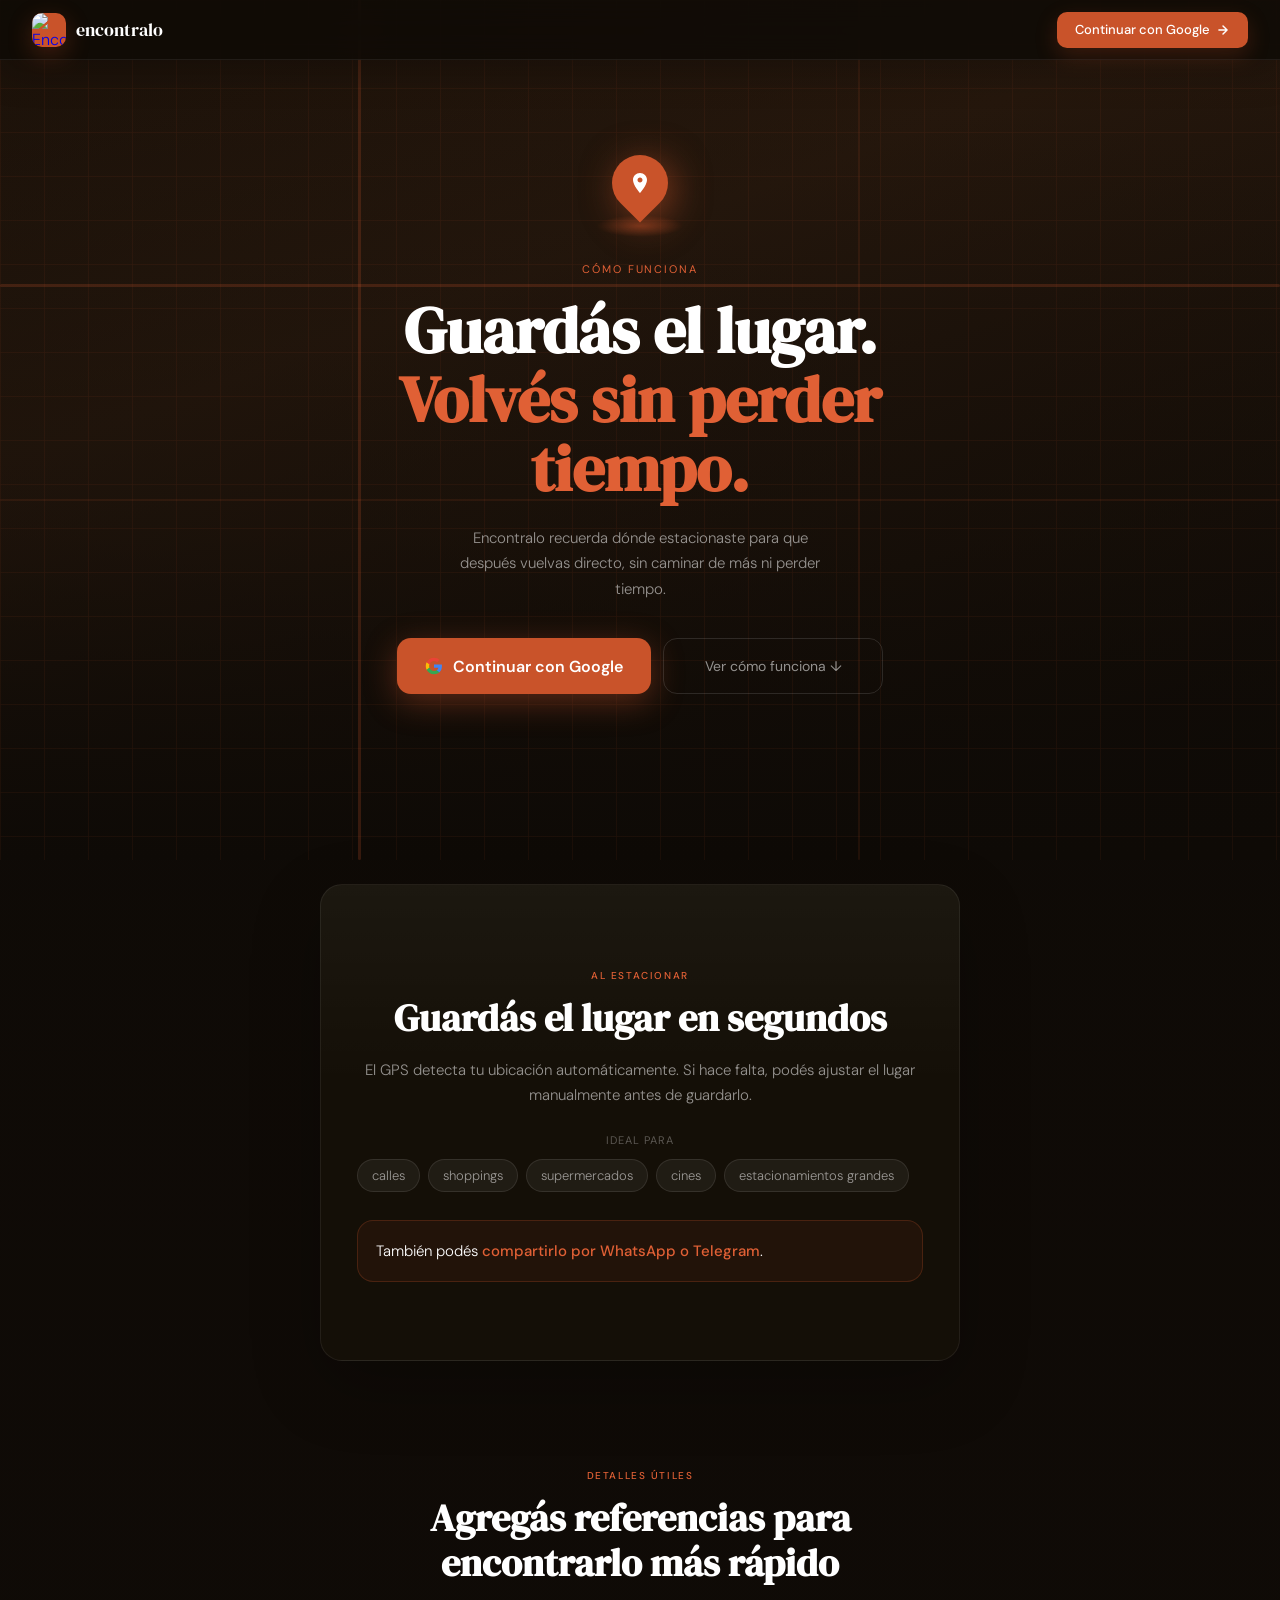
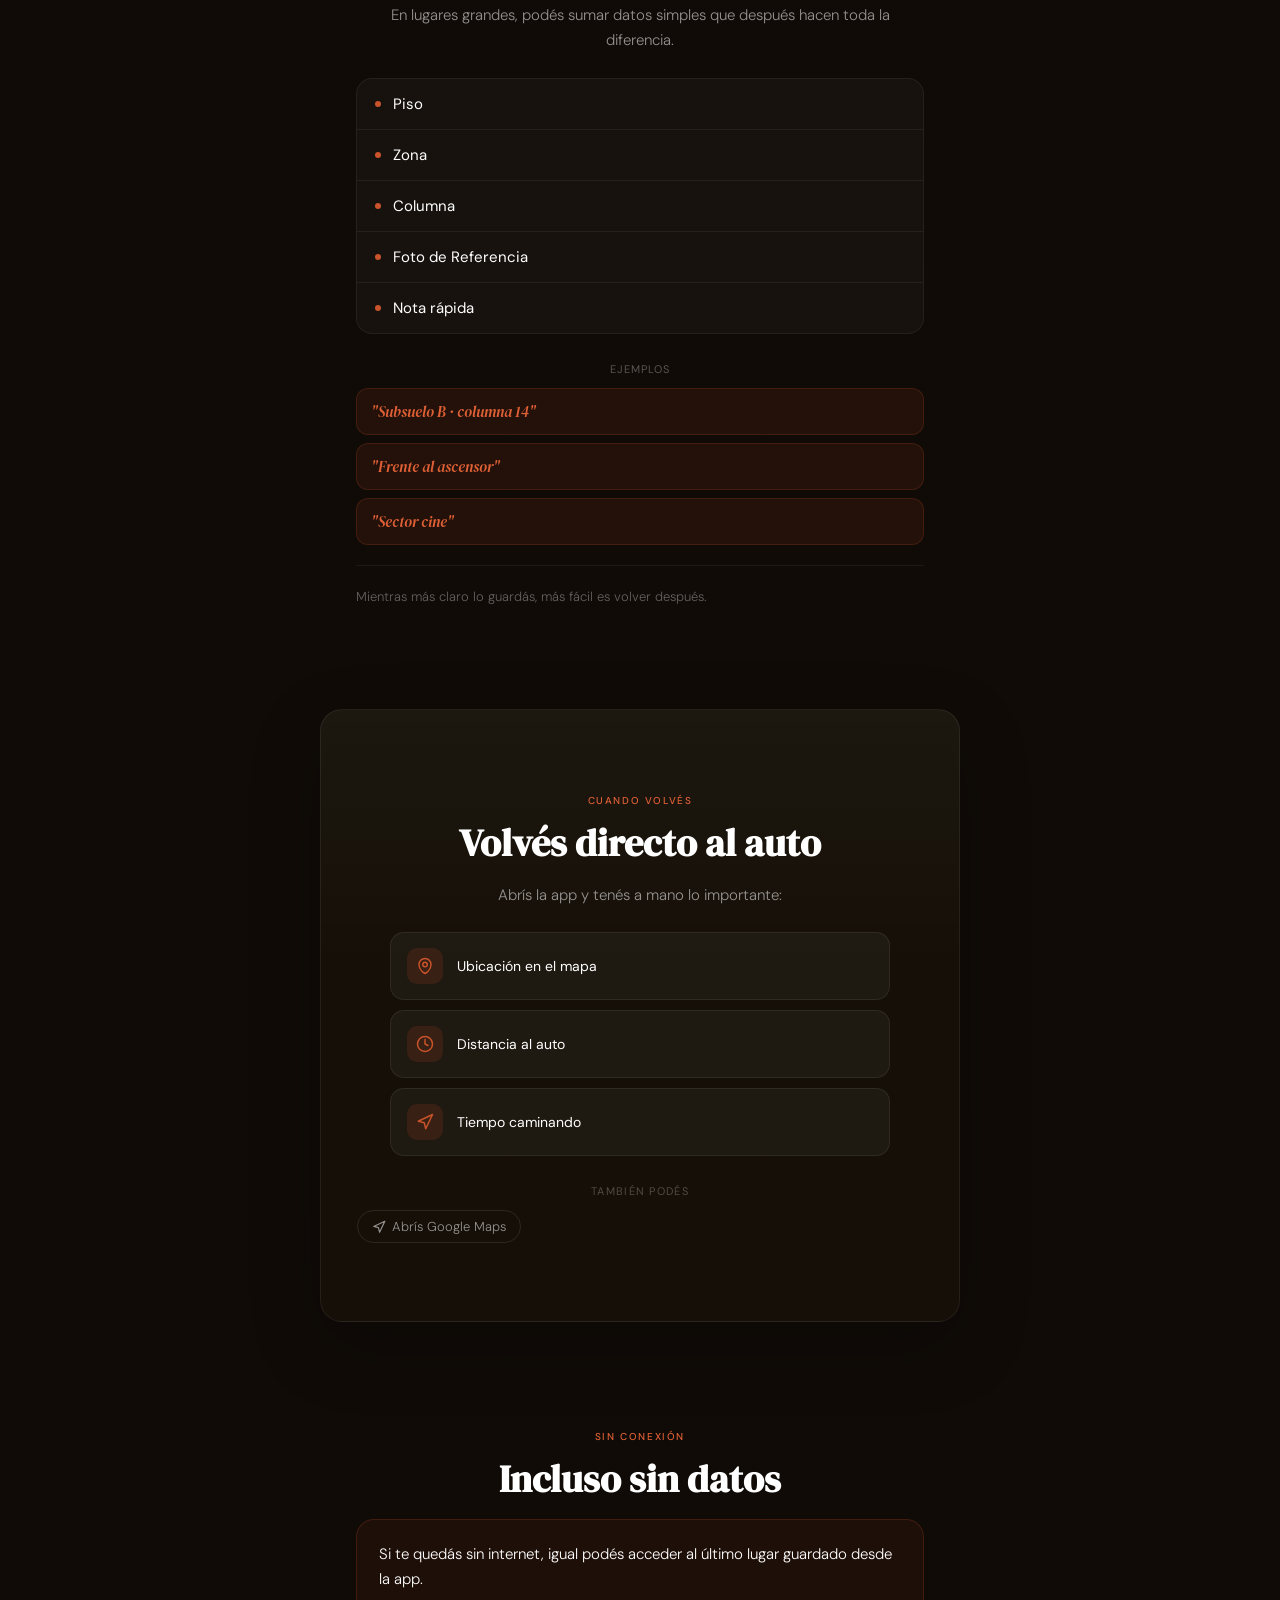
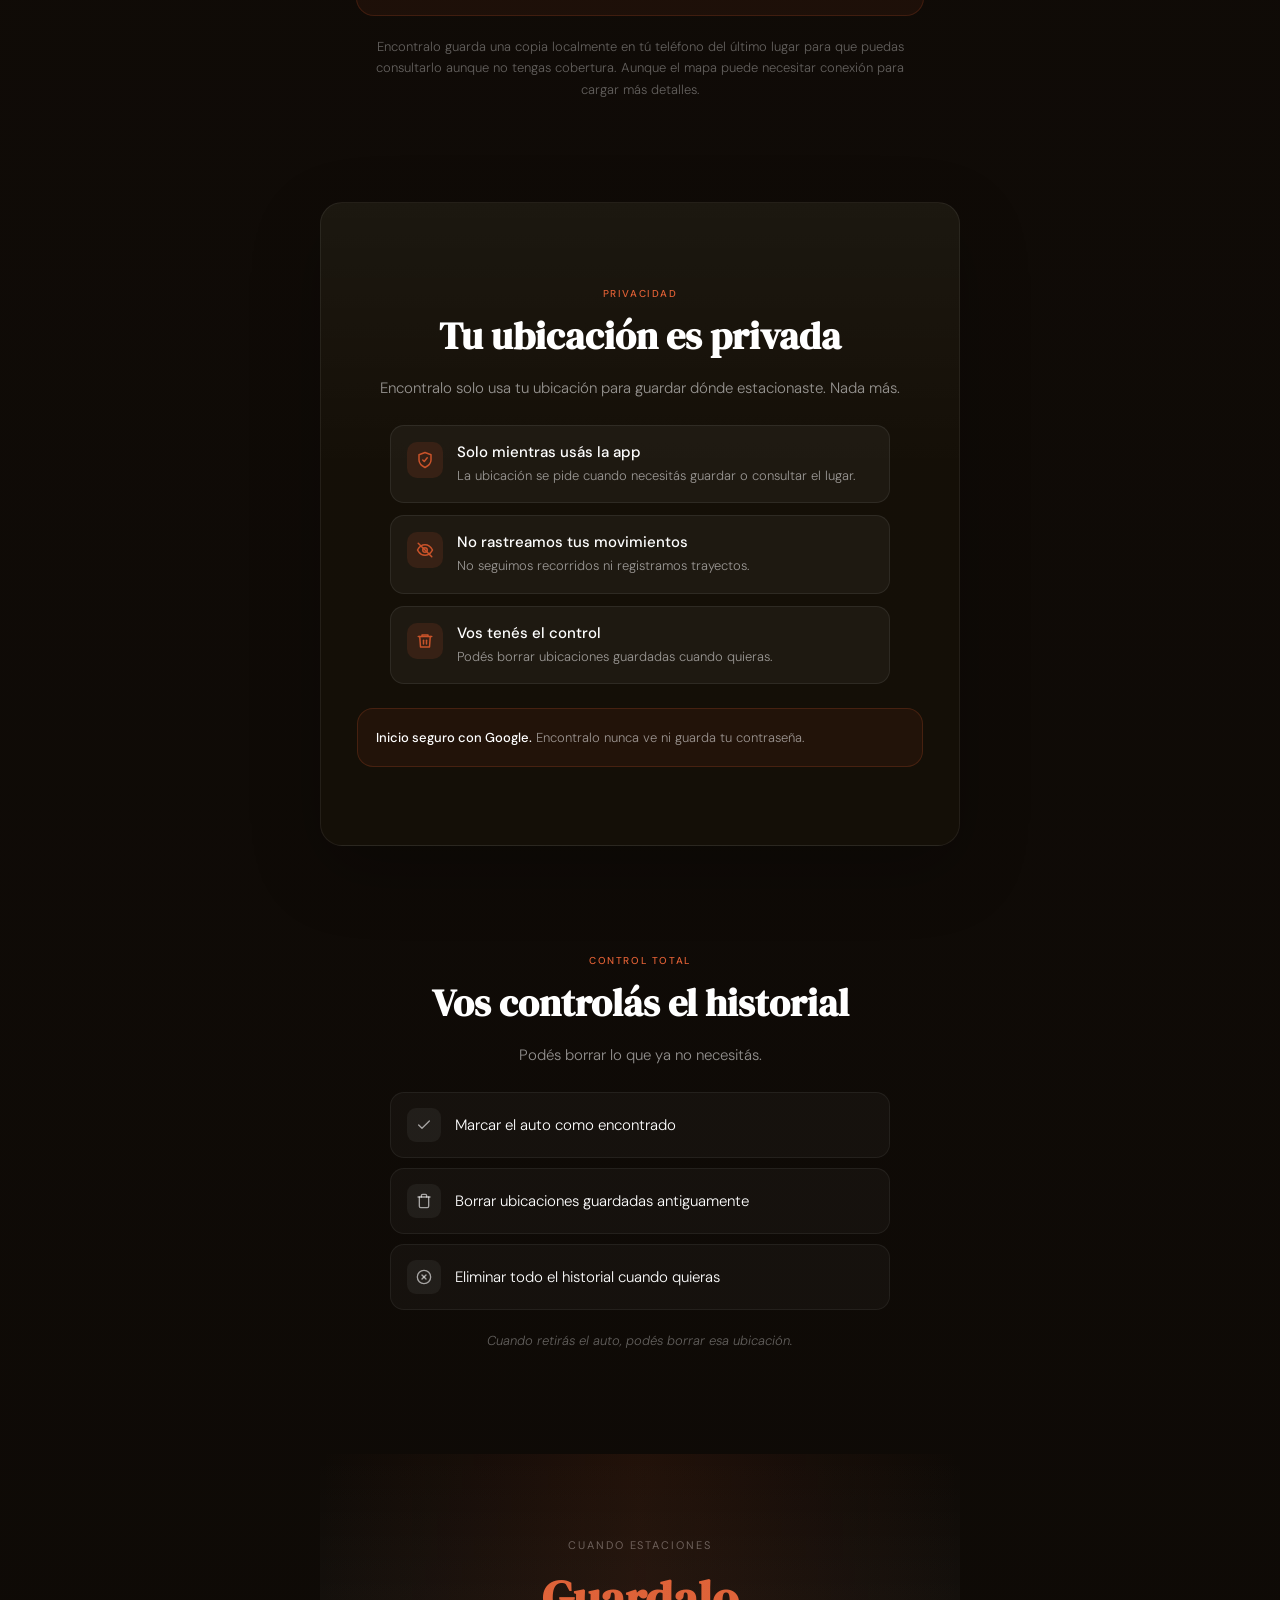
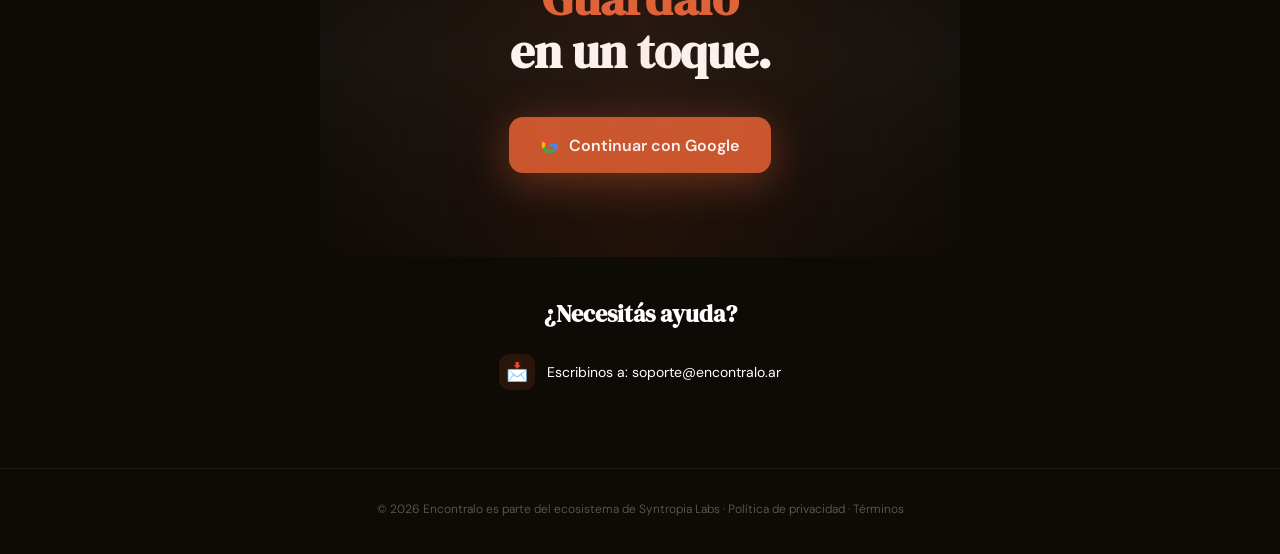
==== commit 2e19ae9f: "Add files via upload" ====
--- a/como-funciona.html
+++ b/como-funciona.html
@@ -55,12 +55,18 @@
 }
 .nav-logo { display: flex; align-items: center; gap: 10px; text-decoration: none; }
 .nav-logo-mark {
-  width: 32px; height: 32px; border-radius: 9px;
+  width: 34px; height: 34px; border-radius: 10px;
   background: var(--terracota);
   display: flex; align-items: center; justify-content: center;
+  overflow: hidden;
   box-shadow: 0 8px 24px rgba(201,83,42,0.28);
 }
-.nav-logo-mark svg { display: block; }
+.nav-logo-mark img {
+  display: block;
+  width: 100%;
+  height: 100%;
+  object-fit: cover;
+}
 .nav-logo span {
   font-family: var(--serif); font-size: 18px; color: var(--white);
 }
@@ -166,7 +172,7 @@
   max-width: 560px;
   margin: 0 auto;
   width: 100%;
-  text-align: left;
+  text-align: center;
 }
 
 .hero-eyebrow {
@@ -177,17 +183,17 @@
 
 .hero-title {
   font-family: var(--serif); font-size: clamp(40px, 11vw, 64px);
-  line-height: 1.08; margin: 0 0 22px;
+  line-height: 1.08; margin: 0 auto 22px;
   max-width: 560px;
 }
 .hero-title em { color: var(--terracota-light); font-style: normal; }
 
 .hero-sub {
   font-size: 15px; line-height: 1.7;
-  color: var(--muted); margin: 0 0 36px; max-width: 390px;
-}
-
-.hero-btns { display: flex; flex-direction: column; gap: 12px; max-width: 320px; margin: 0; }
+  color: var(--muted); margin: 0 auto 36px; max-width: 390px;
+}
+
+.hero-btns { display: flex; flex-direction: column; gap: 12px; max-width: 320px; margin: 0 auto; }
 
 .btn-primary {
   display: inline-flex; align-items: center; justify-content: center; gap: 10px;
@@ -515,7 +521,7 @@
   }
   .hero-btns {
     flex-direction: row;
-    justify-content: flex-start;
+    justify-content: center;
     max-width: none;
   }
   .btn-primary,
@@ -569,7 +575,7 @@
 <nav>
   <a href="index.html" class="nav-logo">
     <div class="nav-logo-mark">
-      <svg width="18" height="18" viewBox="0 0 24 24" fill="white"><path d="M12 2C8.13 2 5 5.13 5 9c0 5.25 7 13 7 13s7-7.75 7-13c0-3.87-3.13-7-7-7zm0 9.5c-1.38 0-2.5-1.12-2.5-2.5s1.12-2.5 2.5-2.5 2.5 1.12 2.5 2.5-1.12 2.5-2.5 2.5z"/></svg>
+      <img src="logo-encontralo.png" alt="Encontralo">
     </div>
     <span>encontralo</span>
   </a>
@@ -771,13 +777,13 @@
   <div class="historial-list">
     <div class="historial-item">
       <div class="historial-icon">
-        <svg width="16" height="16" viewBox="0 0 24 24" fill="none" stroke="rgba(255,255,255,0.6)" stroke-width="2" stroke-linecap="round" stroke-linejoin="round"><polyline points="3 6 5 6 21 6"/><path d="M19 6v14a2 2 0 0 1-2 2H7a2 2 0 0 1-2-2V6m3 0V4a2 2 0 0 1 2-2h4a2 2 0 0 1 2 2v2"/></svg>
+        <svg width="16" height="16" viewBox="0 0 24 24" fill="none" stroke="rgba(255,255,255,0.6)" stroke-width="2" stroke-linecap="round" stroke-linejoin="round"><polyline points="20 6 9 17 4 12"/></svg>
       </div>
       <div class="historial-text">Marcar el auto como encontrado</div>
     </div>
     <div class="historial-item">
       <div class="historial-icon">
-        <svg width="16" height="16" viewBox="0 0 24 24" fill="none" stroke="rgba(255,255,255,0.6)" stroke-width="2" stroke-linecap="round" stroke-linejoin="round"><polyline points="20 6 9 17 4 12"/></svg>
+        <svg width="16" height="16" viewBox="0 0 24 24" fill="none" stroke="rgba(255,255,255,0.6)" stroke-width="2" stroke-linecap="round" stroke-linejoin="round"><polyline points="3 6 5 6 21 6"/><path d="M19 6v14a2 2 0 0 1-2 2H7a2 2 0 0 1-2-2V6m3 0V4a2 2 0 0 1 2-2h4a2 2 0 0 1 2 2v2"/></svg>
       </div>
       <div class="historial-text">Borrar ubicaciones guardadas antiguamente</div>
     </div>
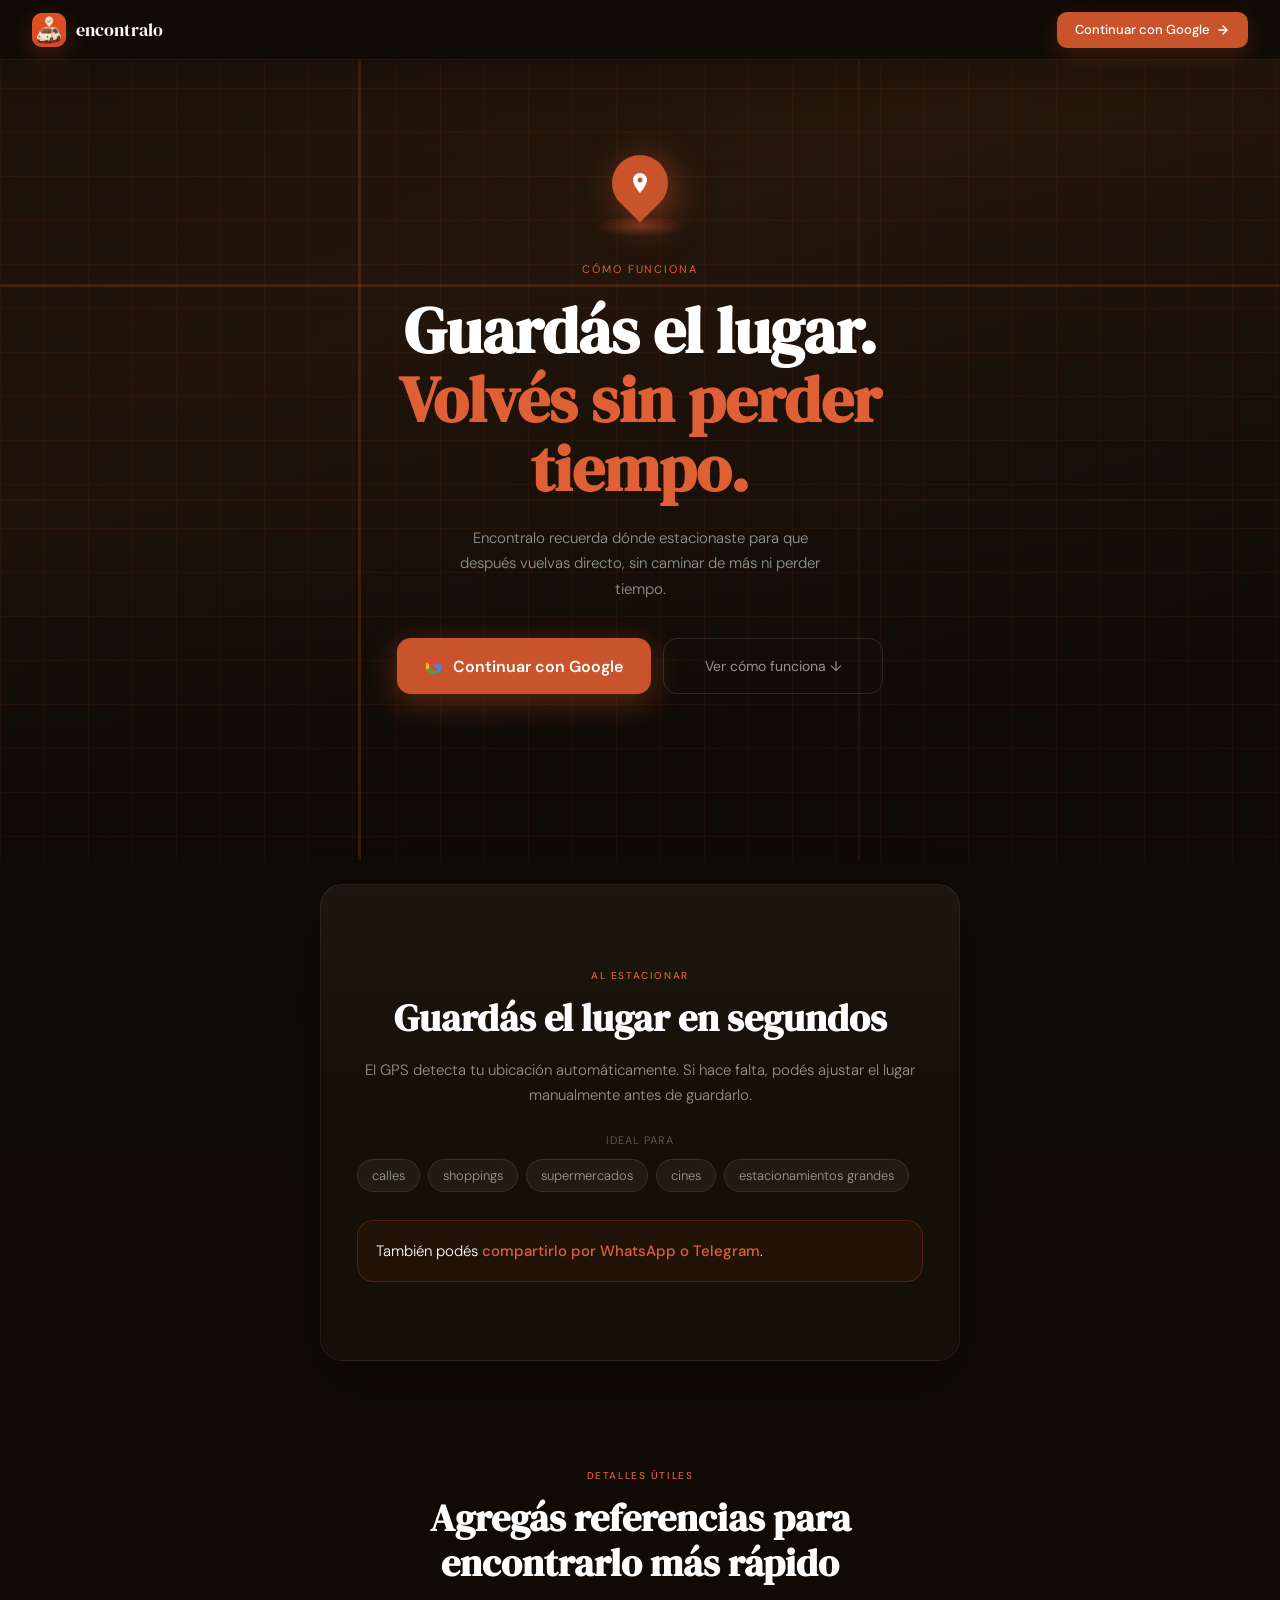
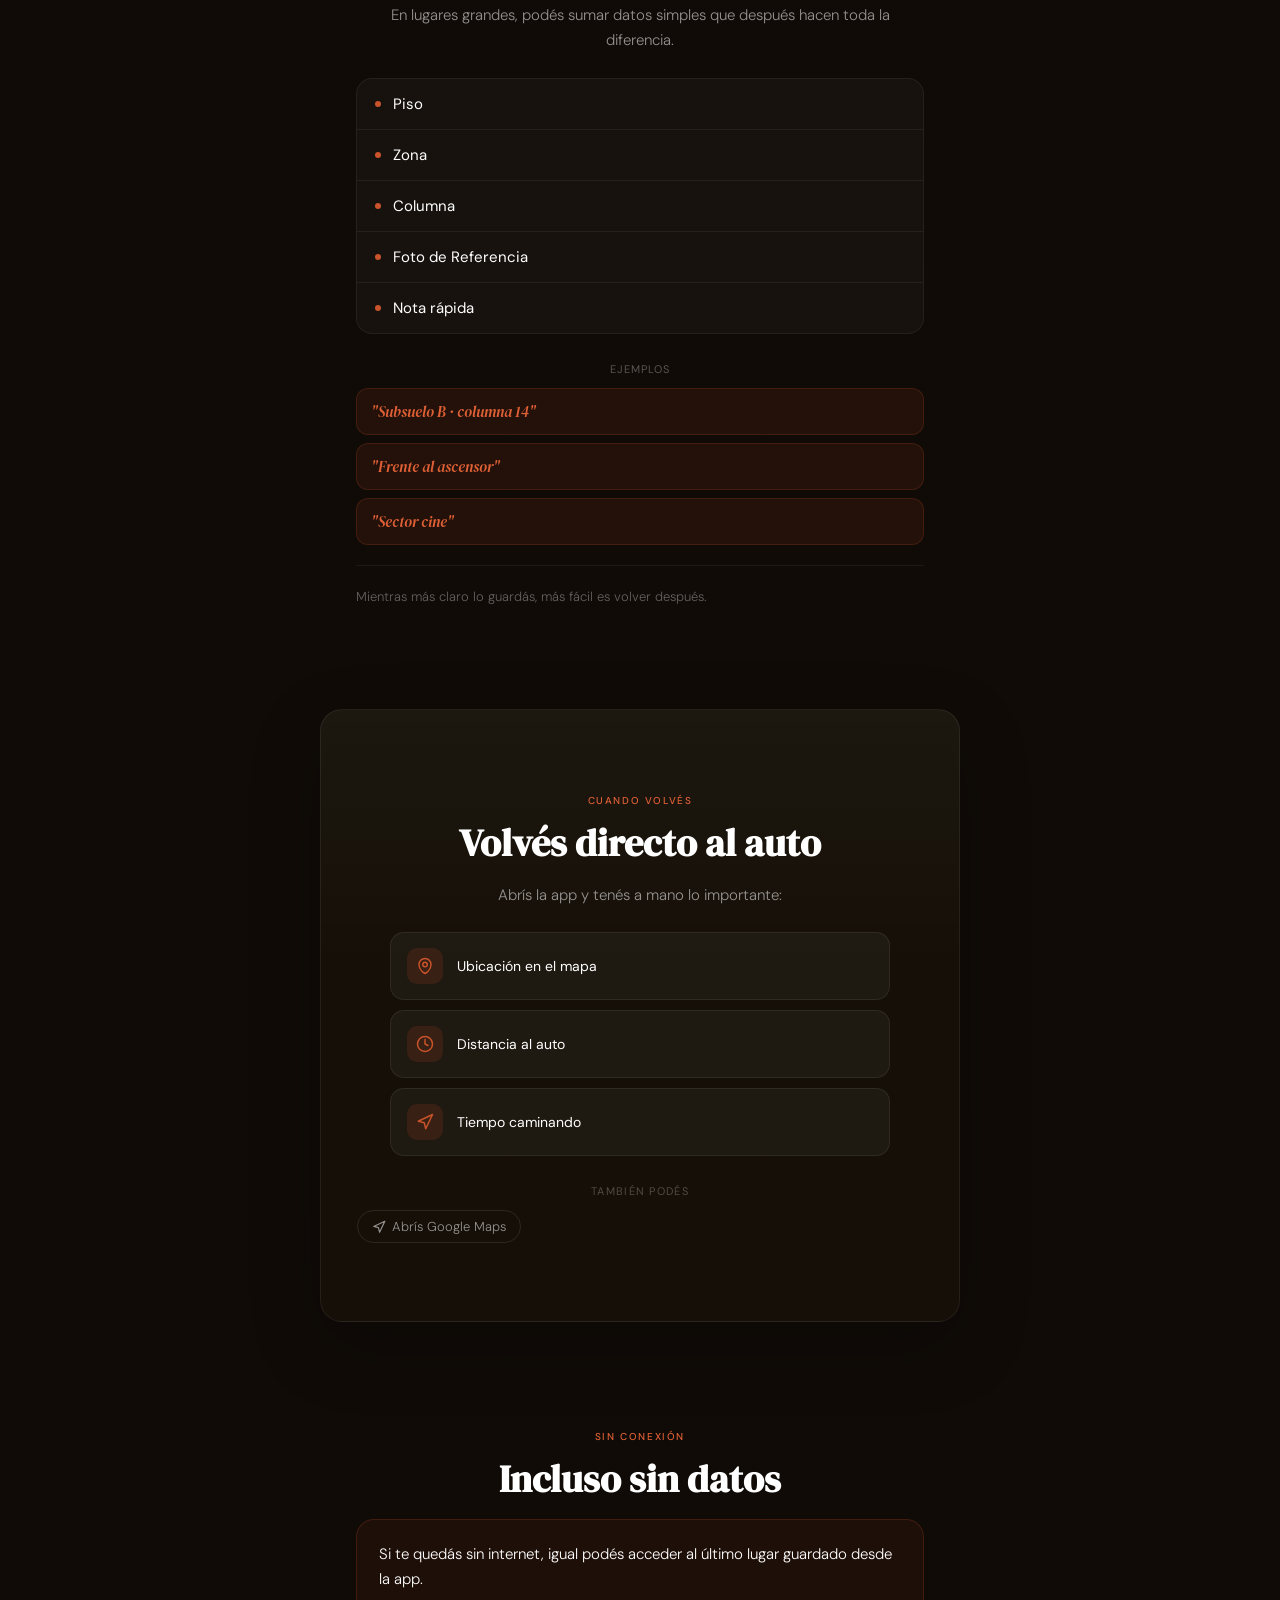
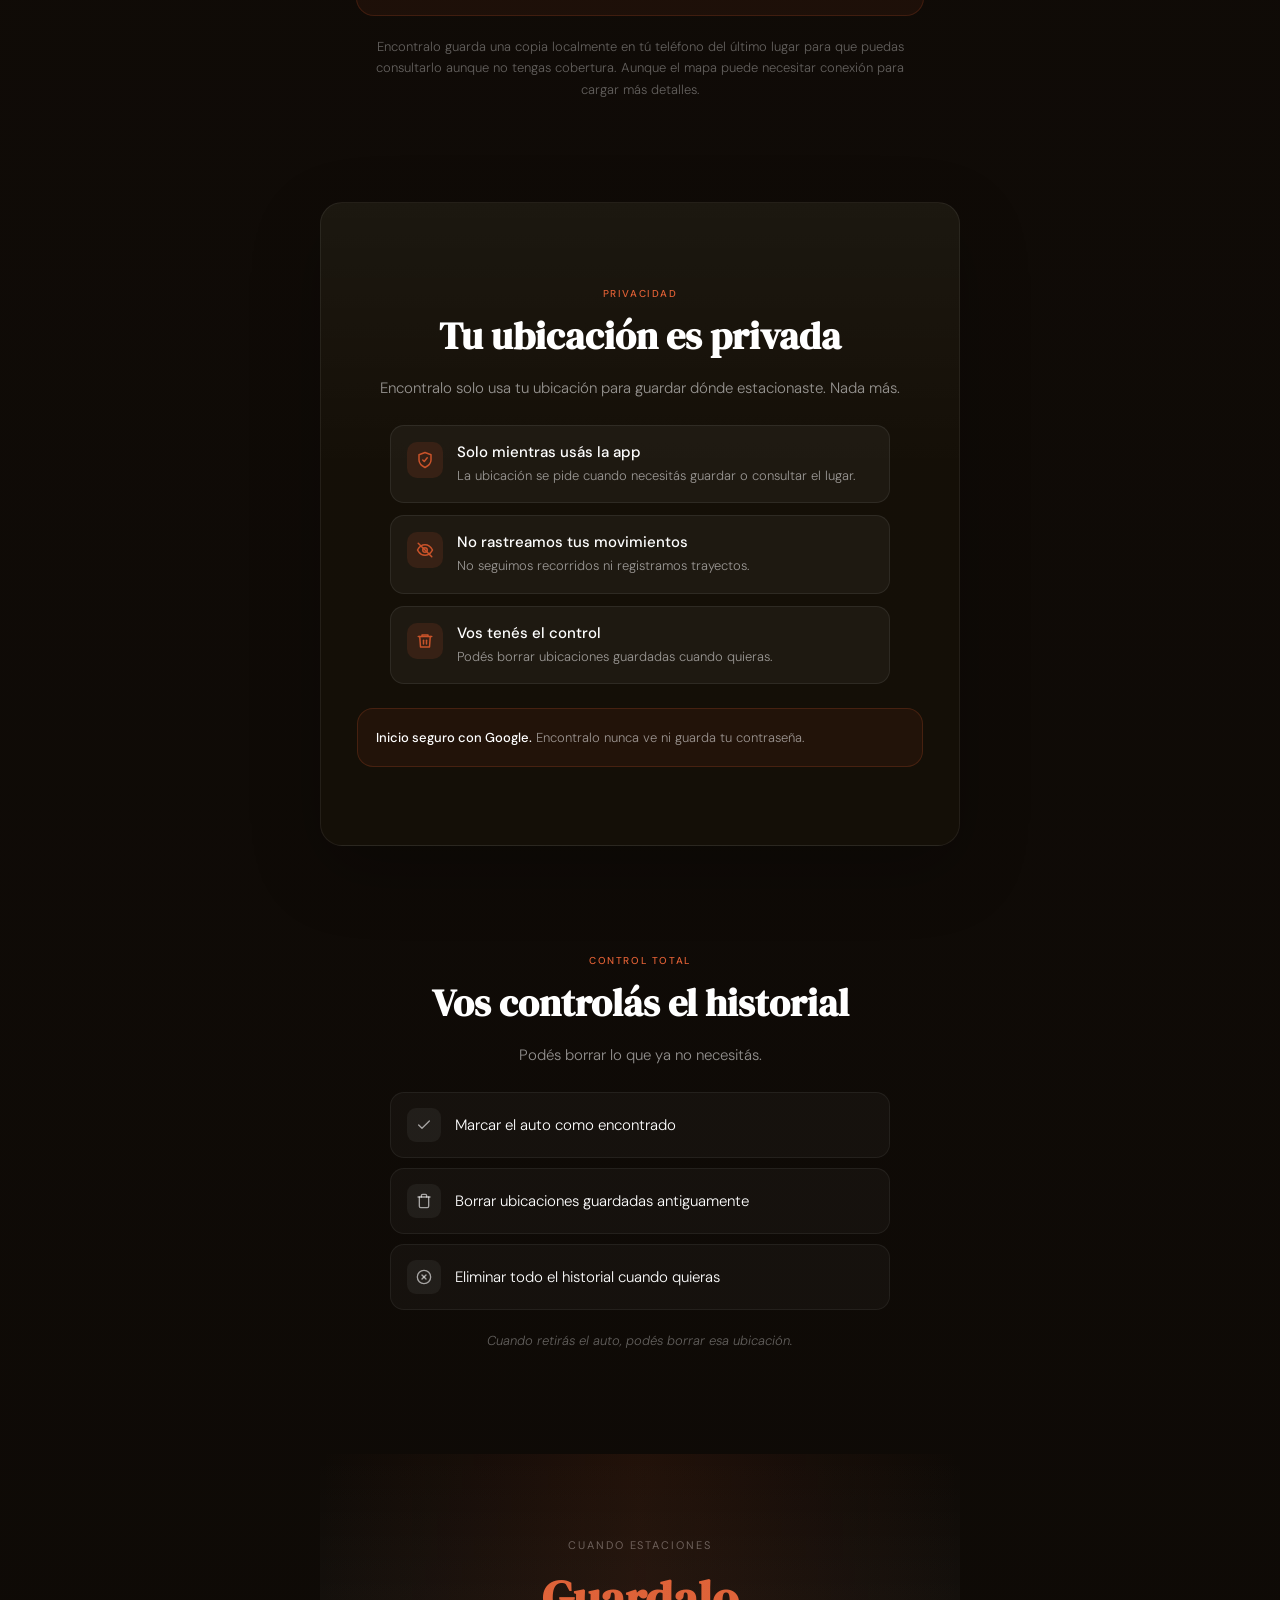
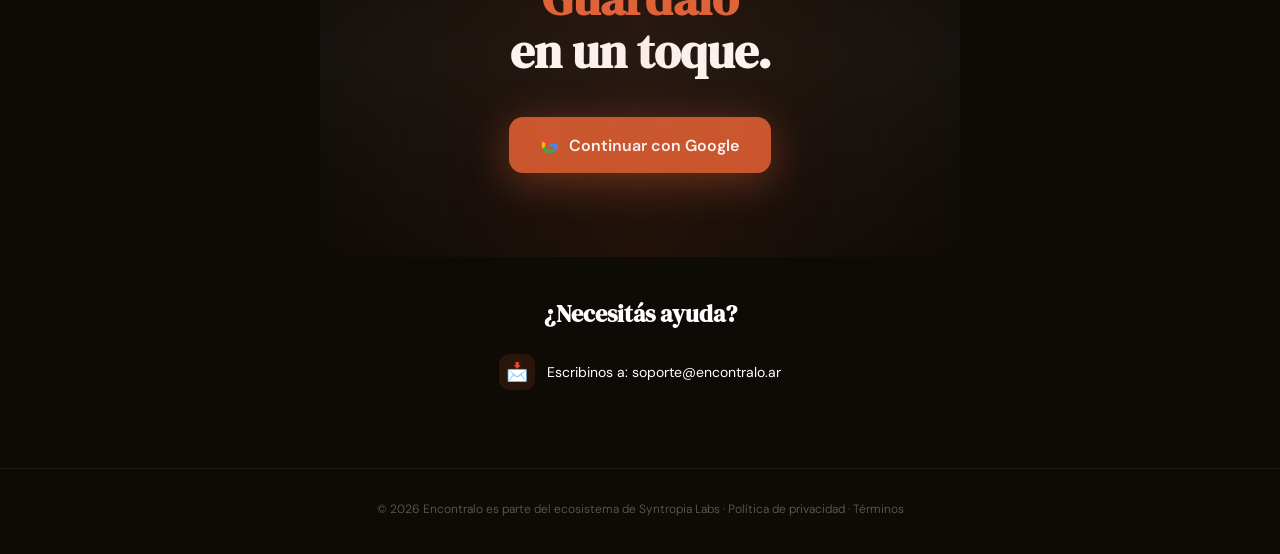
==== commit e62d17ed: "Add files via upload" ====
--- a/como-funciona.html
+++ b/como-funciona.html
@@ -5,6 +5,8 @@
 <meta name="viewport" content="width=device-width, initial-scale=1.0">
 <meta name="theme-color" content="#0e0a06">
 <title>Cómo funciona — Encontralo</title>
+<link rel="icon" type="image/png" href="/logo-encontralo.png?v=2">
+<link rel="apple-touch-icon" href="/logo-encontralo.png?v=2">
 <link href="https://fonts.googleapis.com/css2?family=DM+Serif+Display:ital@0;1&family=DM+Sans:opsz,wght@9..40,300;9..40,400;9..40,500;9..40,700&display=swap" rel="stylesheet">
 <style>
 *, *::before, *::after { box-sizing: border-box; margin: 0; padding: 0; }
@@ -575,7 +577,7 @@
 <nav>
   <a href="index.html" class="nav-logo">
     <div class="nav-logo-mark">
-      <img src="logo-encontralo.png" alt="Encontralo">
+      <img src="/logo-encontralo.png?v=2" alt="Encontralo">
     </div>
     <span>encontralo</span>
   </a>
